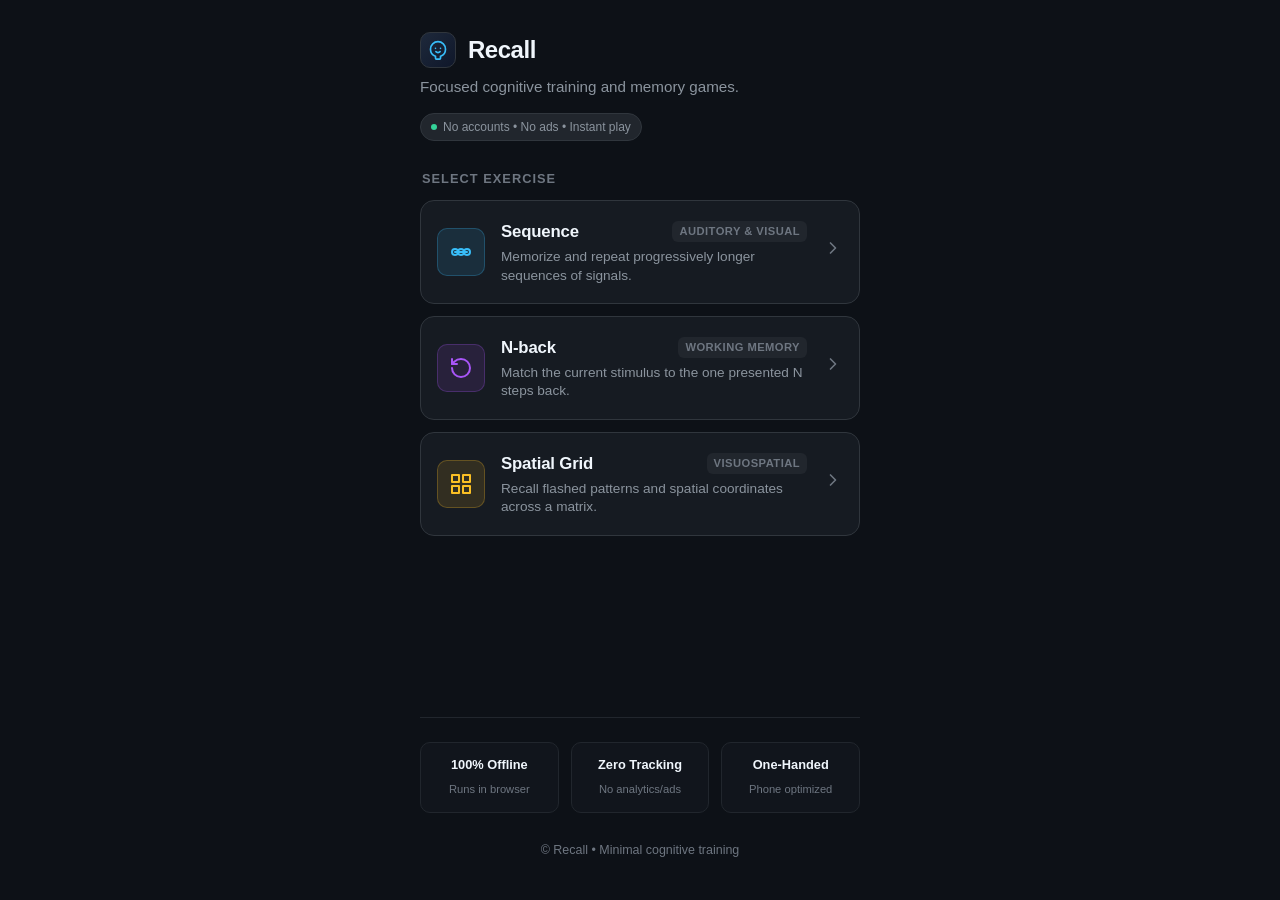
==== index.html @ 8407012d "Add Recall mobile-first memory games hub page, stubs, and Pages workflow Co-authored-by: Rick <rickr" ====
<!DOCTYPE html>
<html lang="en">
<head>
  <meta charset="UTF-8">
  <meta name="viewport" content="width=device-width, initial-scale=1.0, maximum-scale=1.0, user-scalable=no">
  <meta name="theme-color" content="#0d1117">
  <meta name="description" content="Recall - Adult memory training and cognitive games. Sequence, N-back, and Spatial grid. Zero ads, zero tracking, instant play.">
  <title>Recall | Memory Games</title>
  <link rel="stylesheet" href="./style.css">
  <link rel="icon" href="data:image/svg+xml,<svg xmlns=%22http://www.w3.org/2000/svg%22 viewBox=%220 0 100 100%22><text y=%22.9em%22 font-size=%2290%22>🧠</text></svg>">
</head>
<body>
  <div class="container">
    <header>
      <div class="brand">
        <div class="logo-badge" aria-hidden="true">
          <svg width="20" height="20" viewBox="0 0 24 24" fill="none" stroke="currentColor" stroke-width="2" stroke-linecap="round" stroke-linejoin="round">
            <path d="M12 2a9 9 0 0 0-9 9c0 3.6 2.1 6.7 5.2 8.2l.8.4v2.4a1 1 0 0 0 1 1h4a1 1 0 0 0 1-1v-2.4l.8-.4c3.1-1.5 5.2-4.6 5.2-8.2a9 9 0 0 0-9-9z"/>
            <path d="M9 10h.01"/>
            <path d="M15 10h.01"/>
            <path d="M9.5 14a3.5 3.5 0 0 0 5 0"/>
          </svg>
        </div>
        <h1 class="brand-name">Recall</h1>
      </div>
      <p class="tagline">Focused cognitive training and memory games.</p>
      <div class="privacy-pill">
        <span class="privacy-dot" aria-hidden="true"></span>
        <span>No accounts &bull; No ads &bull; Instant play</span>
      </div>
    </header>

    <main>
      <h2 class="section-title">Select Exercise</h2>
      <div class="game-list" role="list">
        
        <!-- Game 1: Sequence -->
        <a href="./sequence/" class="game-card" role="listitem">
          <div class="game-icon sequence" aria-hidden="true">
            <svg width="24" height="24" viewBox="0 0 24 24" fill="none" stroke="currentColor" stroke-width="2" stroke-linecap="round" stroke-linejoin="round">
              <circle cx="6" cy="12" r="3"/>
              <circle cx="12" cy="12" r="3"/>
              <circle cx="18" cy="12" r="3"/>
              <path d="M6 12h12"/>
            </svg>
          </div>
          <div class="game-info">
            <div class="game-title-row">
              <span class="game-title">Sequence</span>
              <span class="game-tag">Auditory &amp; Visual</span>
            </div>
            <p class="game-desc">Memorize and repeat progressively longer sequences of signals.</p>
          </div>
          <div class="chevron" aria-hidden="true">
            <svg width="20" height="20" viewBox="0 0 24 24" fill="none" stroke="currentColor" stroke-width="2" stroke-linecap="round" stroke-linejoin="round">
              <polyline points="9 18 15 12 9 6"/>
            </svg>
          </div>
        </a>

        <!-- Game 2: N-back -->
        <a href="./n-back/" class="game-card" role="listitem">
          <div class="game-icon n-back" aria-hidden="true">
            <svg width="24" height="24" viewBox="0 0 24 24" fill="none" stroke="currentColor" stroke-width="2" stroke-linecap="round" stroke-linejoin="round">
              <path d="M3 12a9 9 0 1 0 9-9 9.75 9.75 0 0 0-6.74 2.74L3 8"/>
              <path d="M3 3v5h5"/>
            </svg>
          </div>
          <div class="game-info">
            <div class="game-title-row">
              <span class="game-title">N-back</span>
              <span class="game-tag">Working Memory</span>
            </div>
            <p class="game-desc">Match the current stimulus to the one presented N steps back.</p>
          </div>
          <div class="chevron" aria-hidden="true">
            <svg width="20" height="20" viewBox="0 0 24 24" fill="none" stroke="currentColor" stroke-width="2" stroke-linecap="round" stroke-linejoin="round">
              <polyline points="9 18 15 12 9 6"/>
            </svg>
          </div>
        </a>

        <!-- Game 3: Spatial Grid -->
        <a href="./grid/" class="game-card" role="listitem">
          <div class="game-icon grid" aria-hidden="true">
            <svg width="24" height="24" viewBox="0 0 24 24" fill="none" stroke="currentColor" stroke-width="2" stroke-linecap="round" stroke-linejoin="round">
              <rect x="3" y="3" width="7" height="7"/>
              <rect x="14" y="3" width="7" height="7"/>
              <rect x="14" y="14" width="7" height="7"/>
              <rect x="3" y="14" width="7" height="7"/>
            </svg>
          </div>
          <div class="game-info">
            <div class="game-title-row">
              <span class="game-title">Spatial Grid</span>
              <span class="game-tag">Visuospatial</span>
            </div>
            <p class="game-desc">Recall flashed patterns and spatial coordinates across a matrix.</p>
          </div>
          <div class="chevron" aria-hidden="true">
            <svg width="20" height="20" viewBox="0 0 24 24" fill="none" stroke="currentColor" stroke-width="2" stroke-linecap="round" stroke-linejoin="round">
              <polyline points="9 18 15 12 9 6"/>
            </svg>
          </div>
        </a>

      </div>
    </main>

    <div class="principles">
      <div class="principles-grid">
        <div class="principle-item">
          <span class="principle-value">100% Offline</span>
          <span class="principle-label">Runs in browser</span>
        </div>
        <div class="principle-item">
          <span class="principle-value">Zero Tracking</span>
          <span class="principle-label">No analytics/ads</span>
        </div>
        <div class="principle-item">
          <span class="principle-value">One-Handed</span>
          <span class="principle-label">Phone optimized</span>
        </div>
      </div>
    </div>

    <footer>
      <p>&copy; Recall &bull; Minimal cognitive training</p>
    </footer>
  </div>
</body>
</html>
---- style.css ----
:root {
  --bg-primary: #0d1117;
  --bg-surface: #161b22;
  --bg-surface-hover: #1f242c;
  --bg-surface-active: #252b35;
  --border-color: #30363d;
  --border-subtle: #21262d;
  --text-primary: #f0f6fc;
  --text-secondary: #8b949e;
  --text-muted: #6e7681;
  --accent-cyan: #38bdf8;
  --accent-cyan-dim: rgba(56, 189, 248, 0.12);
  --accent-purple: #a855f7;
  --accent-purple-dim: rgba(168, 85, 247, 0.12);
  --accent-amber: #fbbf24;
  --accent-amber-dim: rgba(251, 191, 36, 0.12);
  --accent-emerald: #34d399;
  --accent-emerald-dim: rgba(52, 211, 153, 0.12);
  
  --radius-lg: 14px;
  --radius-md: 10px;
  --radius-sm: 6px;

  --font-stack: -apple-system, BlinkMacSystemFont, "Segoe UI", Roboto, "Helvetica Neue", Arial, sans-serif;
  --font-mono: "SF Mono", Monaco, Inconsolata, "Roboto Mono", Consolas, monospace;
}

* {
  box-sizing: border-box;
  margin: 0;
  padding: 0;
  -webkit-tap-highlight-color: transparent;
}

body {
  background-color: var(--bg-primary);
  color: var(--text-primary);
  font-family: var(--font-stack);
  min-height: 100vh;
  min-height: 100dvh;
  display: flex;
  flex-direction: column;
  line-height: 1.5;
  -webkit-font-smoothing: antialiased;
  -moz-osx-font-smoothing: grayscale;
}

.container {
  width: 100%;
  max-width: 480px;
  margin: 0 auto;
  padding: 24px 20px 40px;
  display: flex;
  flex-direction: column;
  flex: 1;
}

/* Header */
header {
  margin-bottom: 28px;
  padding-top: 8px;
}

.brand {
  display: flex;
  align-items: center;
  gap: 12px;
  margin-bottom: 8px;
}

.logo-badge {
  width: 36px;
  height: 36px;
  background: linear-gradient(135deg, #1e293b, #0f172a);
  border: 1px solid var(--border-color);
  border-radius: var(--radius-md);
  display: flex;
  align-items: center;
  justify-content: center;
  color: var(--accent-cyan);
}

.brand-name {
  font-size: 1.5rem;
  font-weight: 700;
  letter-spacing: -0.02em;
  color: var(--text-primary);
}

.tagline {
  font-size: 0.95rem;
  color: var(--text-secondary);
  font-weight: 400;
}

.privacy-pill {
  display: inline-flex;
  align-items: center;
  gap: 6px;
  margin-top: 14px;
  padding: 4px 10px;
  background: var(--border-subtle);
  border: 1px solid var(--border-color);
  border-radius: 999px;
  font-size: 0.75rem;
  color: var(--text-secondary);
  font-weight: 500;
}

.privacy-dot {
  width: 6px;
  height: 6px;
  border-radius: 50%;
  background: var(--accent-emerald);
}

/* Section */
.section-title {
  font-size: 0.8rem;
  text-transform: uppercase;
  letter-spacing: 0.08em;
  color: var(--text-muted);
  font-weight: 600;
  margin-bottom: 12px;
  padding-left: 2px;
}

/* Game List */
.game-list {
  display: flex;
  flex-direction: column;
  gap: 12px;
  margin-bottom: 32px;
}

.game-card {
  display: flex;
  align-items: center;
  gap: 16px;
  background-color: var(--bg-surface);
  border: 1px solid var(--border-color);
  border-radius: var(--radius-lg);
  padding: 18px 16px;
  text-decoration: none;
  color: inherit;
  transition: background-color 0.15s ease, border-color 0.15s ease, transform 0.1s ease;
  min-height: 84px;
}

.game-card:hover {
  background-color: var(--bg-surface-hover);
  border-color: #444c56;
}

.game-card:active {
  background-color: var(--bg-surface-active);
  transform: scale(0.99);
}

.game-icon {
  width: 48px;
  height: 48px;
  border-radius: var(--radius-md);
  display: flex;
  align-items: center;
  justify-content: center;
  flex-shrink: 0;
}

.game-icon.sequence {
  background: var(--accent-cyan-dim);
  color: var(--accent-cyan);
  border: 1px solid rgba(56, 189, 248, 0.25);
}

.game-icon.n-back {
  background: var(--accent-purple-dim);
  color: var(--accent-purple);
  border: 1px solid rgba(168, 85, 247, 0.25);
}

.game-icon.grid {
  background: var(--accent-amber-dim);
  color: var(--accent-amber);
  border: 1px solid rgba(251, 191, 36, 0.25);
}

.game-info {
  flex: 1;
  min-width: 0;
}

.game-title-row {
  display: flex;
  align-items: center;
  justify-content: space-between;
  margin-bottom: 4px;
}

.game-title {
  font-size: 1.05rem;
  font-weight: 600;
  color: var(--text-primary);
  letter-spacing: -0.01em;
}

.game-tag {
  font-size: 0.7rem;
  font-weight: 600;
  padding: 2px 7px;
  border-radius: var(--radius-sm);
  background: var(--border-subtle);
  color: var(--text-muted);
  text-transform: uppercase;
  letter-spacing: 0.04em;
}

.game-desc {
  font-size: 0.85rem;
  color: var(--text-secondary);
  line-height: 1.35;
}

.chevron {
  color: var(--text-muted);
  flex-shrink: 0;
  transition: transform 0.15s ease, color 0.15s ease;
}

.game-card:hover .chevron {
  color: var(--text-primary);
  transform: translateX(2px);
}

/* Feature grid / Principles */
.principles {
  margin-top: auto;
  border-top: 1px solid var(--border-subtle);
  padding-top: 24px;
}

.principles-grid {
  display: grid;
  grid-template-columns: repeat(3, 1fr);
  gap: 12px;
  text-align: center;
}

.principle-item {
  padding: 12px 6px;
  background: rgba(22, 27, 34, 0.5);
  border: 1px solid var(--border-subtle);
  border-radius: var(--radius-md);
}

.principle-value {
  font-size: 0.8rem;
  font-weight: 600;
  color: var(--text-primary);
  display: block;
  margin-bottom: 2px;
}

.principle-label {
  font-size: 0.7rem;
  color: var(--text-muted);
}

/* Footer */
footer {
  margin-top: 28px;
  text-align: center;
  font-size: 0.78rem;
  color: var(--text-muted);
}

footer a {
  color: var(--text-secondary);
  text-decoration: none;
}

footer a:hover {
  text-decoration: underline;
  color: var(--text-primary);
}

/* Stub page styles */
.stub-container {
  display: flex;
  flex-direction: column;
  justify-content: center;
  align-items: center;
  text-align: center;
  padding: 40px 20px;
  flex: 1;
}

.stub-icon-wrapper {
  width: 72px;
  height: 72px;
  border-radius: 20px;
  display: flex;
  align-items: center;
  justify-content: center;
  margin-bottom: 20px;
}

.stub-title {
  font-size: 1.5rem;
  font-weight: 700;
  margin-bottom: 8px;
  letter-spacing: -0.02em;
}

.stub-subtitle {
  font-size: 0.95rem;
  color: var(--text-secondary);
  max-width: 320px;
  margin-bottom: 20px;
}

.stub-badge {
  display: inline-block;
  padding: 4px 12px;
  border-radius: 999px;
  font-size: 0.8rem;
  font-weight: 600;
  background: var(--border-subtle);
  border: 1px solid var(--border-color);
  color: var(--accent-cyan);
  margin-bottom: 32px;
}

.stub-card {
  width: 100%;
  max-width: 360px;
  background: var(--bg-surface);
  border: 1px solid var(--border-color);
  border-radius: var(--radius-lg);
  padding: 20px;
  margin-bottom: 32px;
  text-align: left;
}

.stub-card-title {
  font-size: 0.85rem;
  font-weight: 600;
  text-transform: uppercase;
  letter-spacing: 0.05em;
  color: var(--text-muted);
  margin-bottom: 8px;
}

.stub-card-body {
  font-size: 0.88rem;
  color: var(--text-secondary);
  line-height: 1.4;
}

.back-button {
  display: inline-flex;
  align-items: center;
  justify-content: center;
  gap: 8px;
  width: 100%;
  max-width: 360px;
  min-height: 52px;
  background-color: var(--bg-surface);
  border: 1px solid var(--border-color);
  border-radius: var(--radius-lg);
  color: var(--text-primary);
  font-size: 0.95rem;
  font-weight: 600;
  text-decoration: none;
  transition: background-color 0.15s ease, border-color 0.15s ease;
}

.back-button:hover {
  background-color: var(--bg-surface-hover);
  border-color: #444c56;
}

.back-button:active {
  background-color: var(--bg-surface-active);
}
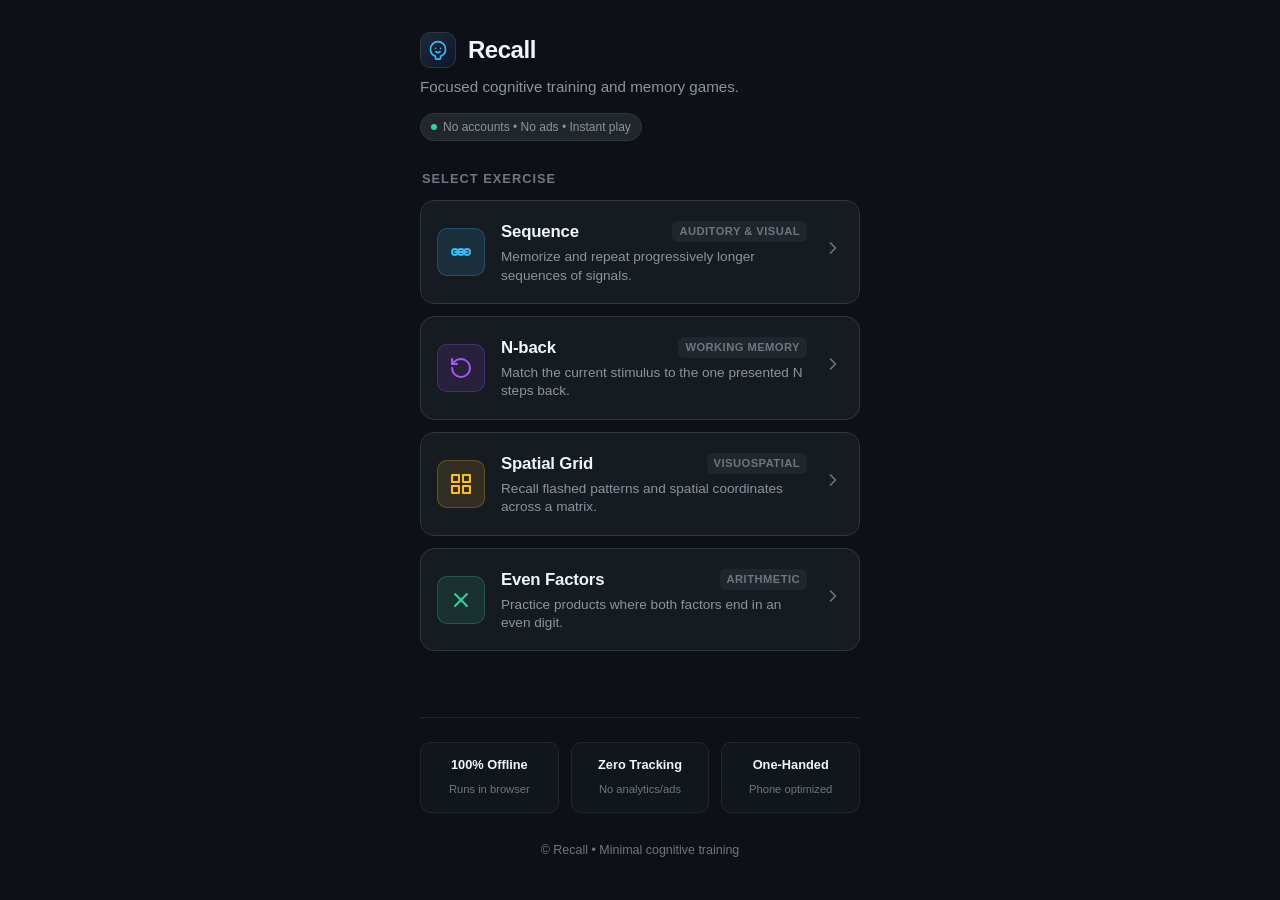
==== commit 35a266cc: "feat: add Even Factors multiplication game and hub integration Co-authored-by: Rick <rickray@users.n" ====
--- a/index.html
+++ b/index.html
@@ -4,7 +4,7 @@
   <meta charset="UTF-8">
   <meta name="viewport" content="width=device-width, initial-scale=1.0, maximum-scale=1.0, user-scalable=no">
   <meta name="theme-color" content="#0d1117">
-  <meta name="description" content="Recall - Adult memory training and cognitive games. Sequence, N-back, and Spatial grid. Zero ads, zero tracking, instant play.">
+  <meta name="description" content="Recall - Adult memory training and cognitive games. Sequence, N-back, Spatial grid, and Even Factors. Zero ads, zero tracking, instant play.">
   <title>Recall | Memory Games</title>
   <link rel="stylesheet" href="./style.css">
   <link rel="icon" href="data:image/svg+xml,<svg xmlns=%22http://www.w3.org/2000/svg%22 viewBox=%220 0 100 100%22><text y=%22.9em%22 font-size=%2290%22>🧠</text></svg>">
@@ -104,6 +104,28 @@
           </div>
         </a>
 
+        <!-- Game 4: Even Factors -->
+        <a href="./even-factors/" class="game-card" role="listitem">
+          <div class="game-icon even-factors" aria-hidden="true">
+            <svg width="24" height="24" viewBox="0 0 24 24" fill="none" stroke="currentColor" stroke-width="2" stroke-linecap="round" stroke-linejoin="round">
+              <line x1="18" y1="6" x2="6" y2="18"/>
+              <line x1="6" y1="6" x2="18" y2="18"/>
+            </svg>
+          </div>
+          <div class="game-info">
+            <div class="game-title-row">
+              <span class="game-title">Even Factors</span>
+              <span class="game-tag">Arithmetic</span>
+            </div>
+            <p class="game-desc">Practice products where both factors end in an even digit.</p>
+          </div>
+          <div class="chevron" aria-hidden="true">
+            <svg width="20" height="20" viewBox="0 0 24 24" fill="none" stroke="currentColor" stroke-width="2" stroke-linecap="round" stroke-linejoin="round">
+              <polyline points="9 18 15 12 9 6"/>
+            </svg>
+          </div>
+        </a>
+
       </div>
     </main>
 
--- a/style.css
+++ b/style.css
@@ -16,6 +16,8 @@
   --accent-amber-dim: rgba(251, 191, 36, 0.12);
   --accent-emerald: #34d399;
   --accent-emerald-dim: rgba(52, 211, 153, 0.12);
+  --accent-rose: #f43f5e;
+  --accent-rose-dim: rgba(244, 63, 94, 0.15);
   
   --radius-lg: 14px;
   --radius-md: 10px;
@@ -185,6 +187,12 @@
   border: 1px solid rgba(251, 191, 36, 0.25);
 }
 
+.game-icon.even-factors {
+  background: var(--accent-emerald-dim);
+  color: var(--accent-emerald);
+  border: 1px solid rgba(52, 211, 153, 0.25);
+}
+
 .game-info {
   flex: 1;
   min-width: 0;
@@ -284,102 +292,949 @@
   color: var(--text-primary);
 }
 
-/* Stub page styles */
-.stub-container {
+/* Game Navigation & Top Bar */
+.game-nav {
+  display: flex;
+  align-items: center;
+  justify-content: space-between;
+  margin-bottom: 20px;
+  gap: 12px;
+}
+
+.nav-back-link {
+  display: inline-flex;
+  align-items: center;
+  gap: 8px;
+  padding: 8px 14px;
+  background-color: var(--bg-surface);
+  border: 1px solid var(--border-color);
+  border-radius: var(--radius-md);
+  color: var(--text-secondary);
+  font-size: 0.9rem;
+  font-weight: 600;
+  text-decoration: none;
+  min-height: 48px;
+  min-width: 48px;
+  transition: background-color 0.15s ease, color 0.15s ease, border-color 0.15s ease;
+}
+
+.nav-back-link:hover {
+  background-color: var(--bg-surface-hover);
+  color: var(--text-primary);
+  border-color: #444c56;
+}
+
+.nav-back-link:active {
+  background-color: var(--bg-surface-active);
+}
+
+.nav-title-group {
+  display: flex;
+  align-items: center;
+  gap: 10px;
+}
+
+.nav-game-badge {
+  width: 32px;
+  height: 32px;
+  border-radius: var(--radius-sm);
+  display: flex;
+  align-items: center;
+  justify-content: center;
+  flex-shrink: 0;
+}
+
+.nav-game-badge.sequence {
+  background: var(--accent-cyan-dim);
+  color: var(--accent-cyan);
+  border: 1px solid rgba(56, 189, 248, 0.25);
+}
+
+.nav-game-badge.n-back {
+  background: var(--accent-purple-dim);
+  color: var(--accent-purple);
+  border: 1px solid rgba(168, 85, 247, 0.25);
+}
+
+.nav-game-badge.grid {
+  background: var(--accent-amber-dim);
+  color: var(--accent-amber);
+  border: 1px solid rgba(251, 191, 36, 0.25);
+}
+
+.nav-game-badge.even-factors {
+  background: var(--accent-emerald-dim);
+  color: var(--accent-emerald);
+  border: 1px solid rgba(52, 211, 153, 0.25);
+}
+
+.nav-game-name {
+  font-size: 1.15rem;
+  font-weight: 700;
+  letter-spacing: -0.01em;
+}
+
+.icon-btn {
+  display: inline-flex;
+  align-items: center;
+  justify-content: center;
+  width: 48px;
+  height: 48px;
+  min-width: 48px;
+  min-height: 48px;
+  background-color: var(--bg-surface);
+  border: 1px solid var(--border-color);
+  border-radius: var(--radius-md);
+  color: var(--text-secondary);
+  cursor: pointer;
+  transition: all 0.15s ease;
+  padding: 0;
+}
+
+.icon-btn:hover {
+  background-color: var(--bg-surface-hover);
+  color: var(--text-primary);
+  border-color: #444c56;
+}
+
+.icon-btn:active {
+  background-color: var(--bg-surface-active);
+  transform: scale(0.96);
+}
+
+.icon-btn.active {
+  color: var(--accent-cyan);
+  border-color: rgba(56, 189, 248, 0.4);
+  background: var(--accent-cyan-dim);
+}
+
+/* Stats Bar */
+.stats-bar {
+  display: grid;
+  grid-template-columns: repeat(auto-fit, minmax(80px, 1fr));
+  gap: 10px;
+  margin-bottom: 16px;
+}
+
+.stat-card {
+  background-color: var(--bg-surface);
+  border: 1px solid var(--border-color);
+  border-radius: var(--radius-md);
+  padding: 10px 12px;
+  text-align: center;
   display: flex;
   flex-direction: column;
   justify-content: center;
-  align-items: center;
+}
+
+.stat-label {
+  font-size: 0.7rem;
+  text-transform: uppercase;
+  letter-spacing: 0.06em;
+  color: var(--text-muted);
+  font-weight: 600;
+  margin-bottom: 2px;
+}
+
+.stat-value {
+  font-size: 1.35rem;
+  font-weight: 700;
+  font-family: var(--font-mono);
+  color: var(--text-primary);
+  line-height: 1.2;
+}
+
+/* Status Banner */
+.status-banner {
+  min-height: 48px;
+  padding: 10px 16px;
+  background-color: var(--bg-surface);
+  border: 1px solid var(--border-color);
+  border-radius: var(--radius-md);
   text-align: center;
-  padding: 40px 20px;
+  font-size: 0.92rem;
+  font-weight: 500;
+  color: var(--text-secondary);
+  margin-bottom: 20px;
+  display: flex;
+  align-items: center;
+  justify-content: center;
+  transition: all 0.2s ease;
+}
+
+.status-banner.highlight {
+  color: var(--accent-cyan);
+  border-color: rgba(56, 189, 248, 0.4);
+  background-color: var(--accent-cyan-dim);
+}
+
+.status-banner.highlight-purple {
+  color: var(--accent-purple);
+  border-color: rgba(168, 85, 247, 0.4);
+  background-color: var(--accent-purple-dim);
+}
+
+.status-banner.highlight-amber {
+  color: var(--accent-amber);
+  border-color: rgba(251, 191, 36, 0.4);
+  background-color: var(--accent-amber-dim);
+}
+
+.status-banner.highlight-emerald {
+  color: var(--accent-emerald);
+  border-color: rgba(52, 211, 153, 0.4);
+  background-color: var(--accent-emerald-dim);
+}
+
+.status-banner.success {
+  color: var(--accent-emerald);
+  border-color: rgba(52, 211, 153, 0.4);
+  background-color: var(--accent-emerald-dim);
+}
+
+.status-banner.error {
+  color: var(--accent-rose);
+  border-color: rgba(244, 63, 94, 0.4);
+  background-color: var(--accent-rose-dim);
+}
+
+/* Buttons & Controls */
+.btn {
+  display: inline-flex;
+  align-items: center;
+  justify-content: center;
+  gap: 8px;
+  min-height: 52px;
+  padding: 12px 20px;
+  border-radius: var(--radius-lg);
+  font-size: 1rem;
+  font-weight: 600;
+  font-family: inherit;
+  cursor: pointer;
+  text-decoration: none;
+  transition: all 0.15s ease;
+  user-select: none;
+  -webkit-user-select: none;
+  touch-action: manipulation;
+  border: 1px solid transparent;
+  width: 100%;
+}
+
+.btn:active {
+  transform: scale(0.98);
+}
+
+.btn:disabled {
+  opacity: 0.45;
+  cursor: not-allowed;
+  transform: none;
+}
+
+.btn-primary {
+  background-color: #f0f6fc;
+  color: #0d1117;
+}
+
+.btn-primary:hover:not(:disabled) {
+  background-color: #ffffff;
+}
+
+.btn-primary:active:not(:disabled) {
+  background-color: #e6edf3;
+}
+
+.btn-cyan {
+  background-color: var(--accent-cyan);
+  color: #081520;
+}
+
+.btn-cyan:hover:not(:disabled) {
+  filter: brightness(1.1);
+}
+
+.btn-purple {
+  background-color: var(--accent-purple);
+  color: #12071f;
+}
+
+.btn-purple:hover:not(:disabled) {
+  filter: brightness(1.1);
+}
+
+.btn-amber {
+  background-color: var(--accent-amber);
+  color: #1a1304;
+}
+
+.btn-amber:hover:not(:disabled) {
+  filter: brightness(1.1);
+}
+
+.btn-emerald {
+  background-color: var(--accent-emerald);
+  color: #042114;
+}
+
+.btn-emerald:hover:not(:disabled) {
+  filter: brightness(1.1);
+}
+
+.btn-secondary {
+  background-color: var(--bg-surface);
+  border-color: var(--border-color);
+  color: var(--text-primary);
+}
+
+.btn-secondary:hover:not(:disabled) {
+  background-color: var(--bg-surface-hover);
+  border-color: #444c56;
+}
+
+.btn-secondary:active:not(:disabled) {
+  background-color: var(--bg-surface-active);
+}
+
+.btn-danger {
+  background-color: var(--accent-rose-dim);
+  border-color: rgba(244, 63, 94, 0.35);
+  color: var(--accent-rose);
+}
+
+.btn-danger:hover:not(:disabled) {
+  background-color: rgba(244, 63, 94, 0.25);
+}
+
+.btn-row {
+  display: flex;
+  gap: 12px;
+  width: 100%;
+  margin-bottom: 20px;
+}
+
+.btn-row > .btn {
   flex: 1;
 }
 
-.stub-icon-wrapper {
-  width: 72px;
-  height: 72px;
+/* Mode / Segmented Control */
+.segmented-control {
+  display: flex;
+  background-color: var(--border-subtle);
+  border: 1px solid var(--border-color);
+  border-radius: var(--radius-md);
+  padding: 4px;
+  gap: 4px;
+  margin-bottom: 16px;
+}
+
+.segmented-btn {
+  flex: 1;
+  min-height: 48px;
+  background: transparent;
+  border: none;
+  border-radius: var(--radius-sm);
+  color: var(--text-secondary);
+  font-size: 0.88rem;
+  font-weight: 600;
+  cursor: pointer;
+  transition: all 0.15s ease;
+  font-family: inherit;
+  display: flex;
+  align-items: center;
+  justify-content: center;
+  touch-action: manipulation;
+}
+
+.segmented-btn:hover {
+  color: var(--text-primary);
+}
+
+.segmented-btn.active {
+  background-color: var(--bg-surface);
+  color: var(--text-primary);
+  border: 1px solid var(--border-color);
+  box-shadow: 0 1px 3px rgba(0, 0, 0, 0.3);
+}
+
+/* ========================================================
+   GAME 1: SEQUENCE (SIMON)
+   ======================================================== */
+.sequence-container {
+  display: flex;
+  flex-direction: column;
+  width: 100%;
+  max-width: 400px;
+  margin: 0 auto;
+}
+
+.sequence-board {
+  display: grid;
+  grid-template-columns: repeat(2, 1fr);
+  gap: 14px;
+  width: 100%;
+  aspect-ratio: 1 / 1;
+  max-width: 360px;
+  margin: 0 auto 20px;
+  touch-action: manipulation;
+}
+
+.pad {
   border-radius: 20px;
-  display: flex;
-  align-items: center;
-  justify-content: center;
+  border: 2px solid var(--border-color);
+  cursor: pointer;
+  touch-action: manipulation;
+  user-select: none;
+  -webkit-user-select: none;
+  transition: background-color 0.12s ease, box-shadow 0.12s ease, transform 0.08s ease, border-color 0.12s ease;
+  outline: none;
+  min-height: 120px;
+}
+
+.pad:focus-visible {
+  outline: 2px solid #ffffff;
+  outline-offset: 3px;
+}
+
+.pad:active:not(.disabled) {
+  transform: scale(0.95);
+}
+
+/* Pad 0: Cyan (Top-Left) */
+.pad-0 {
+  background-color: #0d2538;
+  border-color: #174563;
+}
+.pad-0.active, .pad-0:active:not(.disabled) {
+  background-color: #38bdf8 !important;
+  border-color: #bae6fd !important;
+  box-shadow: 0 0 30px rgba(56, 189, 248, 0.8), inset 0 0 15px rgba(255, 255, 255, 0.6);
+}
+
+/* Pad 1: Purple (Top-Right) */
+.pad-1 {
+  background-color: #271438;
+  border-color: #4c2270;
+}
+.pad-1.active, .pad-1:active:not(.disabled) {
+  background-color: #a855f7 !important;
+  border-color: #e9d5ff !important;
+  box-shadow: 0 0 30px rgba(168, 85, 247, 0.8), inset 0 0 15px rgba(255, 255, 255, 0.6);
+}
+
+/* Pad 2: Amber (Bottom-Left) */
+.pad-2 {
+  background-color: #332308;
+  border-color: #5c3e0a;
+}
+.pad-2.active, .pad-2:active:not(.disabled) {
+  background-color: #fbbf24 !important;
+  border-color: #fef08a !important;
+  box-shadow: 0 0 30px rgba(251, 191, 36, 0.8), inset 0 0 15px rgba(255, 255, 255, 0.6);
+}
+
+/* Pad 3: Emerald (Bottom-Right) */
+.pad-3 {
+  background-color: #0c2b1e;
+  border-color: #16533a;
+}
+.pad-3.active, .pad-3:active:not(.disabled) {
+  background-color: #34d399 !important;
+  border-color: #a7f3d0 !important;
+  box-shadow: 0 0 30px rgba(52, 211, 153, 0.8), inset 0 0 15px rgba(255, 255, 255, 0.6);
+}
+
+.pad.disabled {
+  cursor: default;
+  pointer-events: none;
+}
+
+/* ========================================================
+   GAME 2: N-BACK
+   ======================================================== */
+.nback-container {
+  display: flex;
+  flex-direction: column;
+  width: 100%;
+  max-width: 400px;
+  margin: 0 auto;
+}
+
+.nback-board {
+  display: grid;
+  grid-template-columns: repeat(3, 1fr);
+  gap: 10px;
+  width: 100%;
+  aspect-ratio: 1 / 1;
+  max-width: 330px;
+  margin: 0 auto 20px;
+}
+
+.nback-cell {
+  background-color: var(--bg-surface);
+  border: 1.5px solid var(--border-color);
+  border-radius: var(--radius-md);
+  display: flex;
+  align-items: center;
+  justify-content: center;
+  transition: background-color 0.1s ease, border-color 0.1s ease, box-shadow 0.1s ease, transform 0.1s ease;
+  user-select: none;
+  -webkit-user-select: none;
+}
+
+.nback-cell.active {
+  background-color: var(--accent-purple);
+  border-color: #d8b4fe;
+  box-shadow: 0 0 28px rgba(168, 85, 247, 0.75), inset 0 0 10px rgba(255, 255, 255, 0.4);
+  transform: scale(0.97);
+}
+
+.nback-controls {
+  display: flex;
+  gap: 12px;
+  width: 100%;
   margin-bottom: 20px;
 }
 
-.stub-title {
-  font-size: 1.5rem;
+.nback-btn-match {
+  flex: 1;
+  min-height: 56px;
+  background-color: var(--accent-purple-dim);
+  border: 1.5px solid var(--accent-purple);
+  color: #f0f6fc;
+  font-size: 1.05rem;
   font-weight: 700;
-  margin-bottom: 8px;
-  letter-spacing: -0.02em;
-}
-
-.stub-subtitle {
-  font-size: 0.95rem;
+  border-radius: var(--radius-lg);
+  display: flex;
+  flex-direction: column;
+  align-items: center;
+  justify-content: center;
+  gap: 2px;
+  cursor: pointer;
+  transition: all 0.15s ease;
+  touch-action: manipulation;
+  font-family: inherit;
+}
+
+.nback-btn-match:hover:not(:disabled) {
+  background-color: rgba(168, 85, 247, 0.25);
+  border-color: #c084fc;
+}
+
+.nback-btn-match:active:not(:disabled) {
+  transform: scale(0.97);
+  background-color: var(--accent-purple);
+  color: #ffffff;
+}
+
+.nback-btn-nomatch {
+  flex: 1;
+  min-height: 56px;
+  background-color: var(--bg-surface);
+  border: 1.5px solid var(--border-color);
+  color: var(--text-primary);
+  font-size: 1.05rem;
+  font-weight: 600;
+  border-radius: var(--radius-lg);
+  display: flex;
+  flex-direction: column;
+  align-items: center;
+  justify-content: center;
+  gap: 2px;
+  cursor: pointer;
+  transition: all 0.15s ease;
+  touch-action: manipulation;
+  font-family: inherit;
+}
+
+.nback-btn-nomatch:hover:not(:disabled) {
+  background-color: var(--bg-surface-hover);
+  border-color: #444c56;
+}
+
+.nback-btn-nomatch:active:not(:disabled) {
+  transform: scale(0.97);
+  background-color: var(--bg-surface-active);
+}
+
+.btn-subtext {
+  font-size: 0.72rem;
+  font-weight: 400;
   color: var(--text-secondary);
-  max-width: 320px;
+}
+
+.progress-bar-container {
+  width: 100%;
+  height: 6px;
+  background-color: var(--border-subtle);
+  border-radius: 999px;
+  overflow: hidden;
+  margin-bottom: 16px;
+}
+
+.progress-bar-fill {
+  height: 100%;
+  background-color: var(--accent-purple);
+  width: 0%;
+  transition: width 0.25s linear;
+}
+
+/* ========================================================
+   GAME 3: SPATIAL GRID
+   ======================================================== */
+.grid-game-container {
+  display: flex;
+  flex-direction: column;
+  width: 100%;
+  max-width: 400px;
+  margin: 0 auto;
+}
+
+.spatial-board {
+  display: grid;
+  grid-template-columns: repeat(4, 1fr);
+  gap: 8px;
+  width: 100%;
+  aspect-ratio: 1 / 1;
+  max-width: 340px;
+  margin: 0 auto 20px;
+  touch-action: manipulation;
+}
+
+.grid-cell {
+  background-color: var(--bg-surface);
+  border: 1.5px solid var(--border-color);
+  border-radius: var(--radius-md);
+  cursor: pointer;
+  touch-action: manipulation;
+  user-select: none;
+  -webkit-user-select: none;
+  transition: background-color 0.12s ease, border-color 0.12s ease, box-shadow 0.12s ease, transform 0.08s ease;
+  min-height: 48px;
+  outline: none;
+}
+
+.grid-cell:focus-visible {
+  outline: 2px solid #ffffff;
+  outline-offset: 2px;
+}
+
+.grid-cell:active:not(.disabled) {
+  transform: scale(0.94);
+}
+
+.grid-cell.flash {
+  background-color: var(--accent-amber) !important;
+  border-color: #fef08a !important;
+  box-shadow: 0 0 20px rgba(251, 191, 36, 0.75), inset 0 0 10px rgba(255, 255, 255, 0.5) !important;
+}
+
+.grid-cell.selected {
+  background-color: rgba(251, 191, 36, 0.28);
+  border-color: var(--accent-amber);
+  box-shadow: 0 0 14px rgba(251, 191, 36, 0.4);
+}
+
+.grid-cell.correct {
+  background-color: var(--accent-emerald-dim) !important;
+  border-color: var(--accent-emerald) !important;
+  box-shadow: 0 0 16px rgba(52, 211, 153, 0.5) !important;
+}
+
+.grid-cell.wrong {
+  background-color: var(--accent-rose-dim) !important;
+  border-color: var(--accent-rose) !important;
+  box-shadow: 0 0 16px rgba(244, 63, 94, 0.5) !important;
+}
+
+.grid-cell.missed {
+  background-color: rgba(251, 191, 36, 0.15) !important;
+  border-color: var(--accent-amber) !important;
+  border-style: dashed !important;
+}
+
+.grid-cell.disabled {
+  cursor: default;
+  pointer-events: none;
+}
+
+/* ========================================================
+   SUMMARY & RESULTS CARDS
+   ======================================================== */
+.summary-card {
+  background-color: var(--bg-surface);
+  border: 1px solid var(--border-color);
+  border-radius: var(--radius-lg);
+  padding: 24px 20px;
+  text-align: center;
   margin-bottom: 20px;
 }
 
-.stub-badge {
-  display: inline-block;
-  padding: 4px 12px;
-  border-radius: 999px;
-  font-size: 0.8rem;
-  font-weight: 600;
-  background: var(--border-subtle);
-  border: 1px solid var(--border-color);
-  color: var(--accent-cyan);
-  margin-bottom: 32px;
-}
-
-.stub-card {
-  width: 100%;
-  max-width: 360px;
+.summary-title {
+  font-size: 1.25rem;
+  font-weight: 700;
+  margin-bottom: 4px;
+}
+
+.summary-subtitle {
+  font-size: 0.88rem;
+  color: var(--text-secondary);
+  margin-bottom: 20px;
+}
+
+.summary-grid {
+  display: grid;
+  grid-template-columns: repeat(2, 1fr);
+  gap: 10px;
+  margin-bottom: 20px;
+}
+
+.summary-item {
+  background: rgba(22, 27, 34, 0.6);
+  border: 1px solid var(--border-subtle);
+  border-radius: var(--radius-md);
+  padding: 12px 10px;
+}
+
+.summary-item-label {
+  font-size: 0.72rem;
+  text-transform: uppercase;
+  letter-spacing: 0.05em;
+  color: var(--text-muted);
+  font-weight: 600;
+  margin-bottom: 4px;
+}
+
+.summary-item-val {
+  font-size: 1.3rem;
+  font-weight: 700;
+  font-family: var(--font-mono);
+  color: var(--text-primary);
+}
+
+/* Rules / Instructions Card */
+.rules-card {
+  width: 100%;
   background: var(--bg-surface);
   border: 1px solid var(--border-color);
   border-radius: var(--radius-lg);
-  padding: 20px;
-  margin-bottom: 32px;
+  padding: 18px;
+  margin-top: 10px;
+  margin-bottom: 20px;
   text-align: left;
 }
 
-.stub-card-title {
-  font-size: 0.85rem;
+.rules-title {
+  font-size: 0.8rem;
   font-weight: 600;
   text-transform: uppercase;
   letter-spacing: 0.05em;
   color: var(--text-muted);
-  margin-bottom: 8px;
-}
-
-.stub-card-body {
-  font-size: 0.88rem;
+  margin-bottom: 6px;
+}
+
+.rules-body {
+  font-size: 0.85rem;
   color: var(--text-secondary);
-  line-height: 1.4;
-}
-
-.back-button {
-  display: inline-flex;
-  align-items: center;
-  justify-content: center;
-  gap: 8px;
-  width: 100%;
-  max-width: 360px;
-  min-height: 52px;
+  line-height: 1.45;
+}
+
+/* Screen reader only utility */
+.sr-only {
+  position: absolute;
+  width: 1px;
+  height: 1px;
+  padding: 0;
+  margin: -1px;
+  overflow: hidden;
+  clip: rect(0, 0, 0, 0);
+  white-space: nowrap;
+  border: 0;
+}
+
+/* ========================================================
+   GAME 4: EVEN FACTORS
+   ======================================================== */
+.even-factors-container {
+  display: flex;
+  flex-direction: column;
+  width: 100%;
+  max-width: 400px;
+  margin: 0 auto;
+}
+
+.problem-card {
   background-color: var(--bg-surface);
   border: 1px solid var(--border-color);
   border-radius: var(--radius-lg);
-  color: var(--text-primary);
-  font-size: 0.95rem;
-  font-weight: 600;
-  text-decoration: none;
-  transition: background-color 0.15s ease, border-color 0.15s ease;
-}
-
-.back-button:hover {
+  padding: 20px 16px;
+  margin-bottom: 16px;
+  display: flex;
+  flex-direction: column;
+  align-items: center;
+  justify-content: center;
+  gap: 12px;
+  position: relative;
+  transition: border-color 0.2s ease, box-shadow 0.2s ease;
+}
+
+.problem-card.flash-success {
+  border-color: var(--accent-emerald);
+  box-shadow: 0 0 24px var(--accent-emerald-dim);
+}
+
+.problem-card.flash-error {
+  border-color: var(--accent-rose);
+  box-shadow: 0 0 24px var(--accent-rose-dim);
+}
+
+.problem-equation {
+  display: flex;
+  align-items: center;
+  justify-content: center;
+  gap: 10px;
+  font-size: 2rem;
+  font-weight: 700;
+  font-family: var(--font-mono);
+  color: var(--text-primary);
+  flex-wrap: wrap;
+}
+
+.problem-factor {
+  color: var(--text-primary);
+  letter-spacing: -0.02em;
+}
+
+.problem-op {
+  color: var(--accent-emerald);
+  font-weight: 600;
+  padding: 0 2px;
+}
+
+.problem-equals {
+  color: var(--text-muted);
+}
+
+.answer-display-wrapper {
+  display: flex;
+  align-items: center;
+  justify-content: center;
+  min-height: 52px;
+  width: 100%;
+}
+
+.answer-display {
+  min-width: 140px;
+  min-height: 52px;
+  padding: 6px 16px;
+  background-color: var(--border-subtle);
+  border: 2px solid var(--border-color);
+  border-radius: var(--radius-md);
+  font-family: var(--font-mono);
+  font-size: 1.85rem;
+  font-weight: 700;
+  color: var(--text-primary);
+  display: flex;
+  align-items: center;
+  justify-content: center;
+  letter-spacing: 0.05em;
+  transition: border-color 0.15s ease, background-color 0.15s ease;
+}
+
+.answer-display.focused {
+  border-color: var(--accent-emerald);
+  background-color: rgba(52, 211, 153, 0.06);
+}
+
+.answer-placeholder {
+  color: var(--text-muted);
+  font-weight: 400;
+  font-size: 1.5rem;
+  user-select: none;
+}
+
+/* Numpad Layout (One-Handed Phone friendly) */
+.numpad-grid {
+  display: grid;
+  grid-template-columns: repeat(3, 1fr);
+  gap: 8px;
+  width: 100%;
+  margin-bottom: 12px;
+}
+
+.numpad-key {
+  min-height: 54px;
+  min-width: 48px;
+  background-color: var(--bg-surface);
+  border: 1px solid var(--border-color);
+  border-radius: var(--radius-md);
+  color: var(--text-primary);
+  font-size: 1.4rem;
+  font-weight: 600;
+  font-family: var(--font-mono);
+  cursor: pointer;
+  display: flex;
+  align-items: center;
+  justify-content: center;
+  touch-action: manipulation;
+  user-select: none;
+  -webkit-user-select: none;
+  transition: background-color 0.1s ease, border-color 0.1s ease, transform 0.08s ease;
+}
+
+.numpad-key:hover:not(:disabled) {
   background-color: var(--bg-surface-hover);
   border-color: #444c56;
 }
 
-.back-button:active {
+.numpad-key:active:not(:disabled) {
   background-color: var(--bg-surface-active);
-}
+  transform: scale(0.95);
+}
+
+.numpad-key:disabled {
+  opacity: 0.4;
+  cursor: not-allowed;
+  pointer-events: none;
+}
+
+.numpad-key.key-action {
+  background-color: var(--border-subtle);
+  color: var(--text-secondary);
+  font-size: 1.05rem;
+  font-family: inherit;
+  font-weight: 600;
+}
+
+.numpad-key.key-action:hover:not(:disabled) {
+  color: var(--text-primary);
+}
+
+.numpad-key.key-submit {
+  background-color: var(--accent-emerald);
+  border-color: var(--accent-emerald);
+  color: #042114;
+  font-size: 1.05rem;
+  font-family: inherit;
+  font-weight: 700;
+}
+
+.numpad-key.key-submit:hover:not(:disabled) {
+  filter: brightness(1.1);
+}
+
+.numpad-key.key-submit:active:not(:disabled) {
+  filter: brightness(0.95);
+  transform: scale(0.95);
+}
+
+.even-factors-actions {
+  display: flex;
+  gap: 10px;
+  width: 100%;
+  margin-bottom: 20px;
+}
+
+.even-factors-actions .btn {
+  min-height: 48px;
+  font-size: 0.95rem;
+}
+
